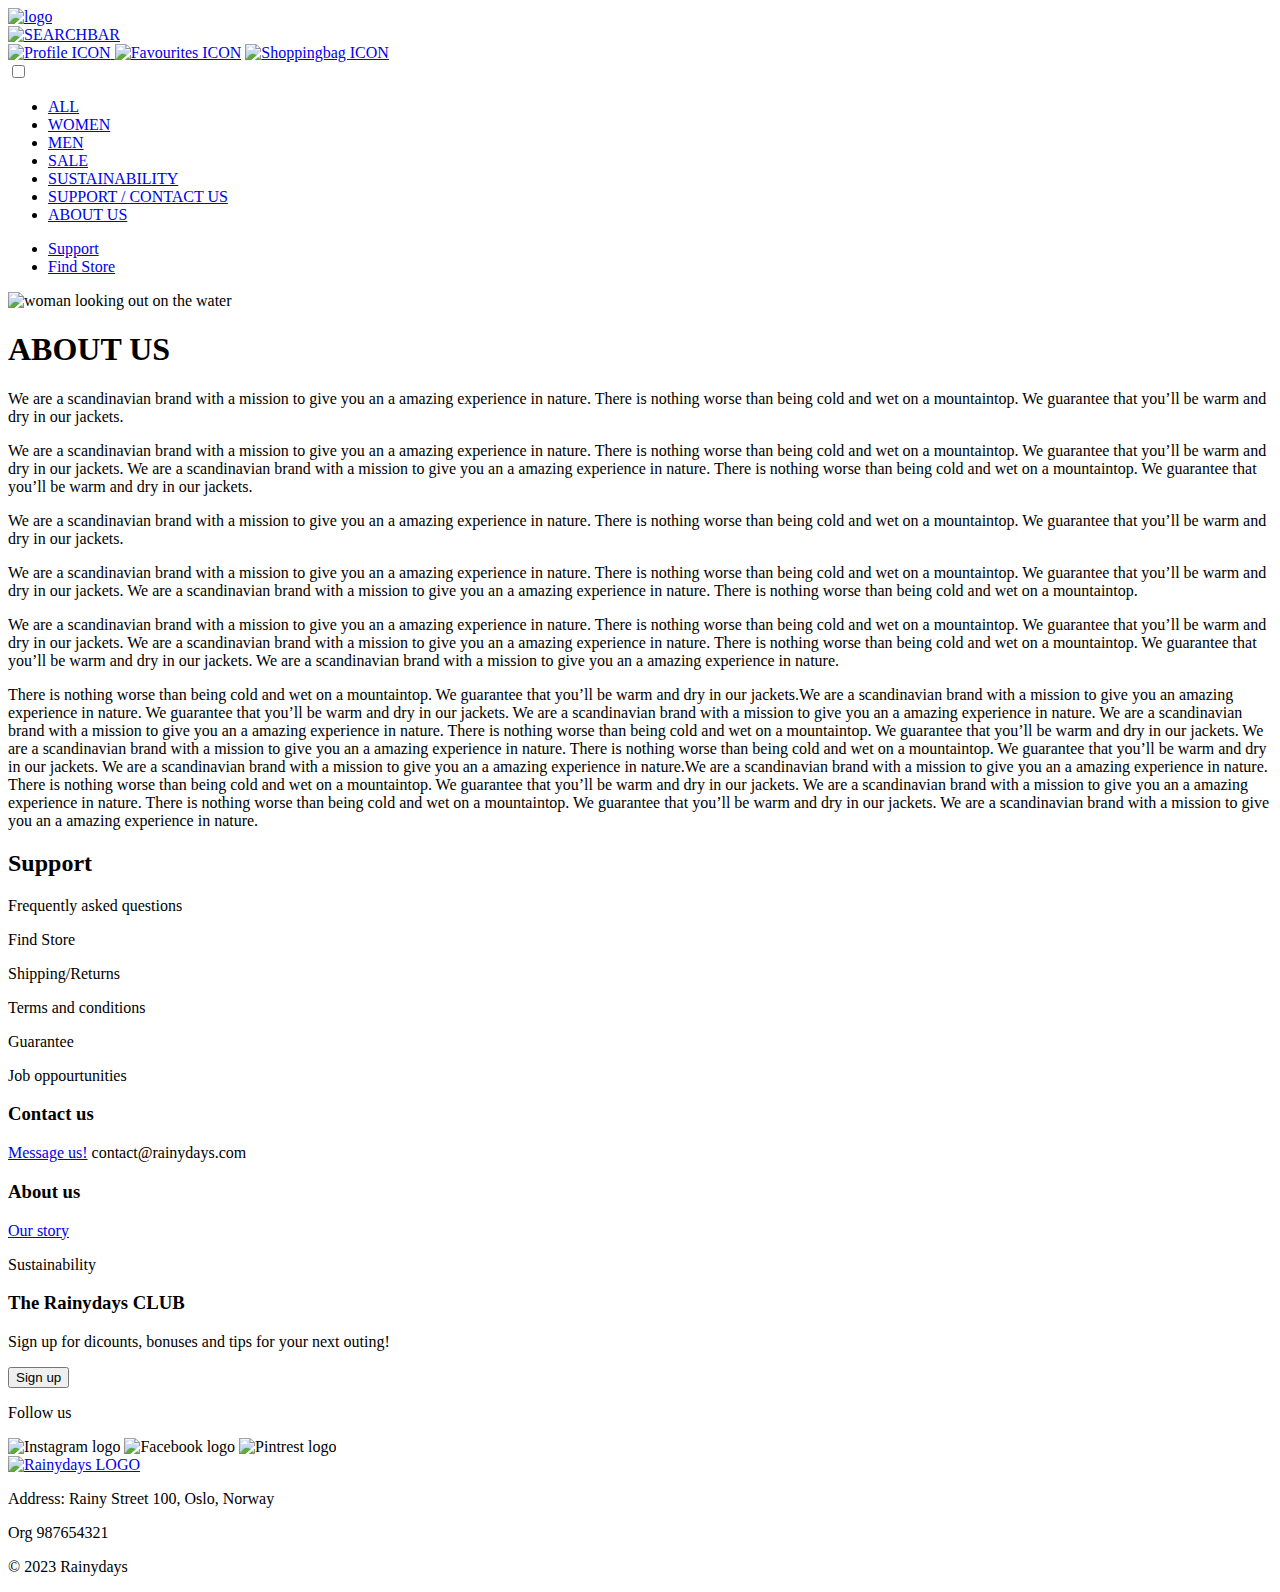
==== about.html @ 06ab098c "Add files via upload" ====
<!DOCTYPE html>
<html lang="en-US">
  <head>
    <meta name="author!" content="Lill-Kristine Konst" />
    <meta charset="utf-8" />
    <title>Rainydays | About us</title>
    <meta
      name="description"
      content=" Rainydays | Read about our journey to provinding good quality, sustainable jackets."
    />
    <meta name="viewport" content="width=device-width, initial-scale=1" />
    <link rel="stylesheet" href="css/stylesheet-all.css" />
    <link rel="stylesheet" href="css/about-styles.css" />
    <link
      rel="stylesheet"
      href="https://cdnjs.cloudflare.com/ajax/libs/font-awesome/6.4.0/css/all.min.css"
      integrity="sha512-iecdLmaskl7CVkqkXNQ/ZH/XLlvWZOJyj7Yy7tcenmpD1ypASozpmT/E0iPtmFIB46ZmdtAc9eNBvH0H/ZpiBw=="
      crossorigin="anonymous"
      referrerpolicy="no-referrer"
    />
  </head>
  <body>
    <header>
      <div class="mobile-grid2 logo">
        <a class="logo-img" href="index.html">
          <img src="../images/rainydays-logo-cut-slogan.png" alt="logo" />
        </a>
      </div>

      <a href="#"
        ><img
          class="svg searchbar mobile-grid3 bottom-left"
          src="images/Searchbar.svg"
          alt="SEARCHBAR"
        />
      </a>

      <div class="icons-flex-direction top-right-nav top-right-nav-f">
        <a href="#"
          ><img
            class="svg mobile-grid4"
            src="images/Profile.svg"
            alt="Profile ICON"
          />
        </a>
        <a href="#"
          ><img
            class="svg mobile-grid5"
            src="images/heart_svgrepo.com.svg"
            alt="Favourites ICON"
        /></a>
        <a href="shoppingbag.html"
          ><img
            class="svg mobile-grid6"
            src="images/Shopping-bag.svg"
            alt="Shoppingbag ICON"
        /></a>
      </div>

      <label aria-label="hamburger" class="mobile-grid1" for="hamburger-menu"
        ><i class="fa-solid fa-bars"></i
      ></label>
      <input type="checkbox" id="hamburger-menu" />

      <nav class="main-nav menu">
        <ul class="text-link-menu">
          <li><a href="productlist-all.html">ALL</a></li>
          <li><a href="productlist-all.html">WOMEN</a></li>
          <li><a href="productlist-all.html">MEN</a></li>
          <li><a href="productlist-all.html">SALE</a></li>
          <li><a href="#">SUSTAINABILITY</a></li>
          <li>
            <a class="mob-display" href="contact-form.html"
              >SUPPORT / CONTACT US</a
            >
          </li>
          <li><a class="mob-display" href="about.html">ABOUT US</a></li>
        </ul>
      </nav>

      <ul class="top-left-nav top-left-nav-f menu mobile-display">
        <li><a href="#support">Support</a></li>
        <li><a href="#">Find Store</a></li>
      </ul>
    </header>
    <main>
      <section class="positioned-container-ab1">
        <img
          class="about-pic"
          src="images/karsten-winegeart-I0DbeQE-v5E-unsplash.jpg"
          alt="woman looking out on the water"
        />

        <div class="a-d-text">
          <h1 class="a-h1">ABOUT US</h1>
          <p class="a-text">
            We are a scandinavian brand with a mission to give you an a amazing
            experience in nature. There is nothing worse than being cold and wet
            on a mountaintop. We guarantee that you’ll be warm and dry in our
            jackets.
          </p>

          <p class="a-text">
            We are a scandinavian brand with a mission to give you an a amazing
            experience in nature. There is nothing worse than being cold and wet
            on a mountaintop. We guarantee that you’ll be warm and dry in our
            jackets. We are a scandinavian brand with a mission to give you an a
            amazing experience in nature. There is nothing worse than being cold
            and wet on a mountaintop. We guarantee that you’ll be warm and dry
            in our jackets.
          </p>

          <p class="a-text">
            We are a scandinavian brand with a mission to give you an a amazing
            experience in nature. There is nothing worse than being cold and wet
            on a mountaintop. We guarantee that you’ll be warm and dry in our
            jackets.
          </p>

          <p class="a-text">
            We are a scandinavian brand with a mission to give you an a amazing
            experience in nature. There is nothing worse than being cold and wet
            on a mountaintop. We guarantee that you’ll be warm and dry in our
            jackets. We are a scandinavian brand with a mission to give you an a
            amazing experience in nature. There is nothing worse than being cold
            and wet on a mountaintop.
          </p>

          <p class="a-text">
            We are a scandinavian brand with a mission to give you an a amazing
            experience in nature. There is nothing worse than being cold and wet
            on a mountaintop. We guarantee that you’ll be warm and dry in our
            jackets. We are a scandinavian brand with a mission to give you an a
            amazing experience in nature. There is nothing worse than being cold
            and wet on a mountaintop. We guarantee that you’ll be warm and dry
            in our jackets. We are a scandinavian brand with a mission to give
            you an a amazing experience in nature.
          </p>
          <p class="a-text">
            There is nothing worse than being cold and wet on a mountaintop. We
            guarantee that you’ll be warm and dry in our jackets.We are a
            scandinavian brand with a mission to give you an amazing experience
            in nature. We guarantee that you’ll be warm and dry in our jackets.
            We are a scandinavian brand with a mission to give you an a amazing
            experience in nature. We are a scandinavian brand with a mission to
            give you an a amazing experience in nature. There is nothing worse
            than being cold and wet on a mountaintop. We guarantee that you’ll
            be warm and dry in our jackets. We are a scandinavian brand with a
            mission to give you an a amazing experience in nature. There is
            nothing worse than being cold and wet on a mountaintop. We guarantee
            that you’ll be warm and dry in our jackets. We are a scandinavian
            brand with a mission to give you an a amazing experience in
            nature.We are a scandinavian brand with a mission to give you an a
            amazing experience in nature. There is nothing worse than being cold
            and wet on a mountaintop. We guarantee that you’ll be warm and dry
            in our jackets. We are a scandinavian brand with a mission to give
            you an a amazing experience in nature. There is nothing worse than
            being cold and wet on a mountaintop. We guarantee that you’ll be
            warm and dry in our jackets. We are a scandinavian brand with a
            mission to give you an a amazing experience in nature.
          </p>
        </div>
      </section>
    </main>
    <footer>
      <section class="f-g-1 mobile-display">
        <div id="support" class="">
          <h2>Support</h2>
          <p>Frequently asked questions</p>
          <p>Find Store</p>
          <p>Shipping/Returns</p>
          <p>Terms and conditions</p>
          <p>Guarantee</p>
          <p>Job oppourtunities</p>
        </div>
      </section>

      <section class="f-g-2 mobile-display">
        <h3 class="footer-text1">Contact us</h3>
        <a class="footer-text2" href="contact-form.html">Message us!</a>
        <a class="footer-text2">contact@rainydays.com</a>
      </section>

      <section class="f-g-3 mobile-display">
        <h3>About us</h3>
        <a class="footer-text2" href="/about.html">Our story</a>
        <p>Sustainability</p>
      </section>

      <section class="f-g-4">
        <h3 class="mobile-font-h3">The Rainydays CLUB</h3>
        <p class="mobile-font">
          Sign up for dicounts, bonuses and tips for your next outing!
        </p>
        <button type="button" class="cta-button cta-button-small">
          Sign up
        </button>
      </section>

      <div class="f-g-6 mobile-display">
        <p>Follow us</p>
        <div class="icon-pos">
          <img
            class="icons icons-1"
            src="images/Instagram.svg"
            alt="Instagram logo"
          />
          <img
            class="icons icons-1"
            src="images/Facebook.svg"
            alt="Facebook logo"
          />
          <img
            class="icons icons-1"
            src="images/Pintrest-logo.svg"
            alt="Pintrest logo"
          />
        </div>
      </div>

      <div class="f-g-5">
        <a href="#header">
          <img
            src="images/rainydays-logo-cut-slogan.png"
            alt="Rainydays LOGO"
            class="bottom-logo"
        /></a>
        <p class="footer-text">Address: Rainy Street 100, Oslo, Norway</p>
        <p class="footer-text">Org 987654321</p>
        <p class="footer-text">&copy; 2023 Rainydays</p>
      </div>
    </footer>
  </body>
</html>
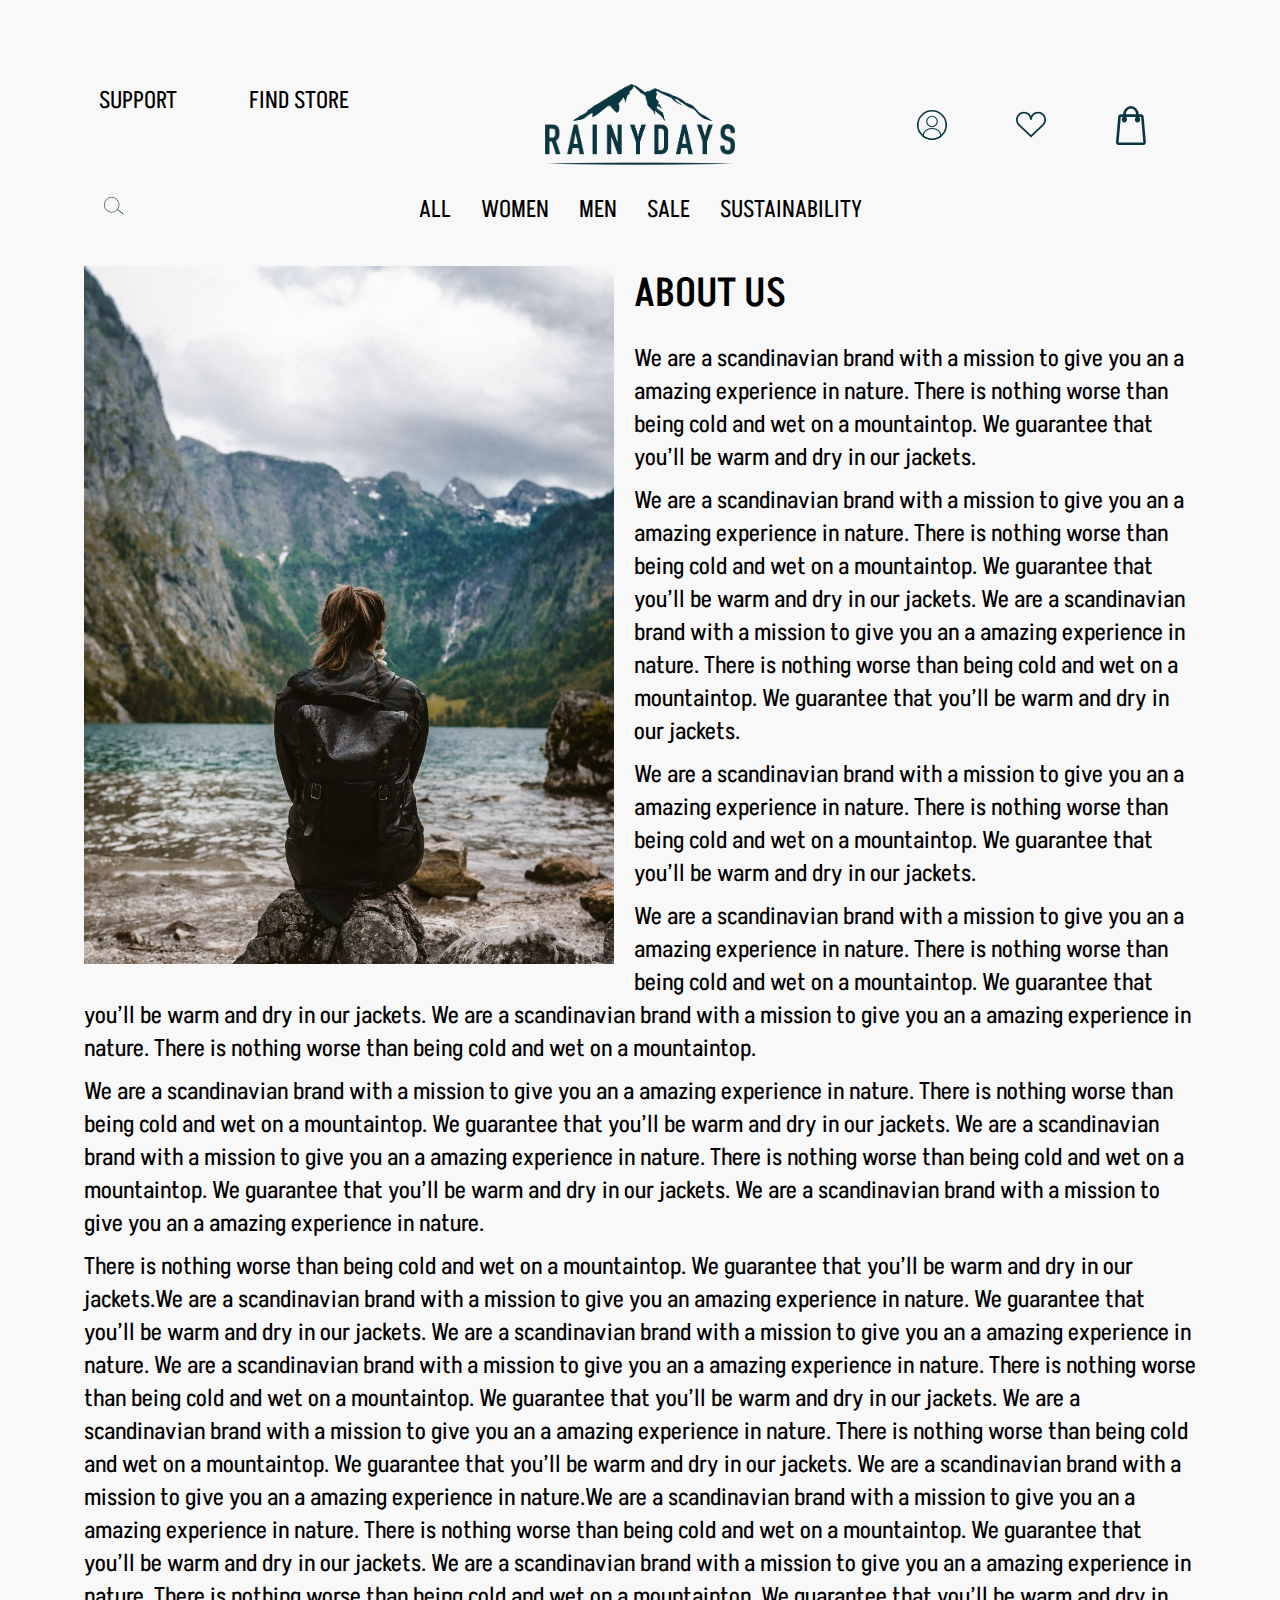
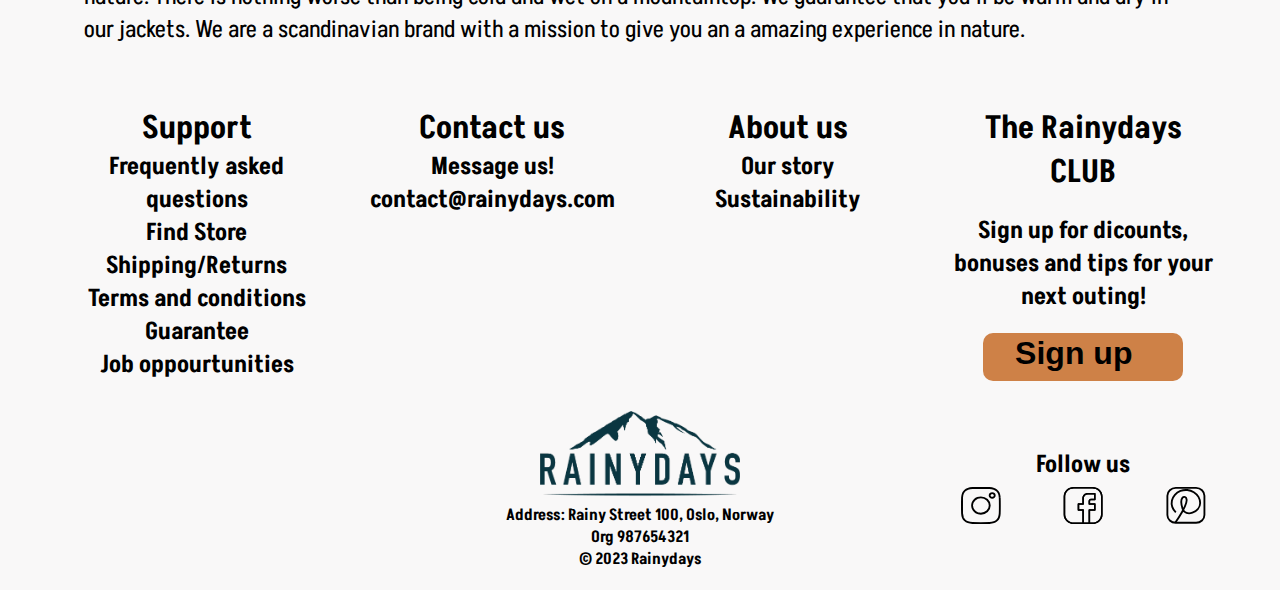
==== commit 558cefb0: "trying error handling" ====
--- a/about.html
+++ b/about.html
@@ -67,7 +67,7 @@
           <li><a href="productlist-all.html">ALL</a></li>
           <li><a href="productlist-all.html">WOMEN</a></li>
           <li><a href="productlist-all.html">MEN</a></li>
-          <li><a href="productlist-all.html">SALE</a></li>
+          <li><a href="#">SALE</a></li>
           <li><a href="#">SUSTAINABILITY</a></li>
           <li>
             <a class="mob-display" href="contact-form.html"
--- a/css/stylesheet-all.css
+++ b/css/stylesheet-all.css
@@ -0,0 +1,633 @@
+* {
+    box-sizing: border-box;
+    margin: 0;
+    padding: 0;
+    width: 100%;
+}
+
+body {
+    display:grid; 
+    grid-template-columns: auto;
+    grid-template-rows: auto 1fr auto;
+}
+@font-face {
+    font-family: "Akshar";
+    src: url("/fonts/Akshar-VariableFont_wght.ttf")
+}
+html body {
+    background-color: #F9F8F8;
+    width: 100%;
+    padding: 5%;
+    margin: 0;
+    font-family: "Akshar";
+    --color1: #F9F8F8;
+    --color2: #7A9B76;
+    --color3: #000000; 
+}
+
+/*----------- HEADER AND FOOTER -----------*/
+
+header {
+    min-height: 10vh;
+     }
+     
+header {
+    display: grid;
+    grid-template-columns: repeat(3, 1fr);
+    grid-template-rows: auto 1fr;
+    grid-gap: 20px;
+    background-color: var(--color1);
+    padding: 20px;
+   }
+     
+.top-left-nav {
+       grid-column: 1;
+       grid-row: 1;
+       display:flex;
+       justify-content: space-between; 
+     }
+    
+     .top-left-nav-f {
+       display: flex; 
+       align-items: flex-start; 
+       justify-content: flex-start;
+       flex-wrap: nowrap;
+   }
+     
+     .top-right-nav {
+       grid-column: 3;
+       grid-row: 1;
+     }
+     .top-right-nav-f{
+       display: flex; 
+       justify-content: flex-end;
+       align-items: flex-start; 
+   }
+     
+     .logo {
+       grid-column: 2;
+       grid-row: 1; 
+     }
+     
+     .logo-img {
+        margin: 0px;
+        max-width: 40%;
+    }
+     .bottom-left {
+       grid-column: 1;
+       grid-row: 2;
+     }
+     
+     .searchbar {
+       display: flex; 
+       justify-content: flex-start;
+       align-items: flex-end;
+   }
+     .main-nav {
+       grid-column: 2;
+       grid-row: 2;  
+     }
+
+   .text-link-menu {
+    display: flex;
+    justify-content: center;
+    align-items: center;
+   }
+.menu li {
+    display: flex;
+    flex-direction: row;
+    justify-content: space-between;
+    list-style: none;  
+}
+.menu a {
+   text-decoration: none;
+   color: var(--color3);
+   transition: 0.15s ease-in-out;
+   text-transform: uppercase; 
+   font-weight: 400;
+   font-size: 1.5em;
+   padding-left: 15px; 
+   padding-right: 15px;
+}
+   
+.mob-display {
+    display: none; 
+}  
+   .svg {
+       width: 50px;
+       padding-left: 20px;
+   }
+
+   #hamburger-menu {
+    display: none; 
+   }
+
+   .mobile-grid1 {
+    display: none;
+   }
+
+   
+/*----------- Footer -----------*/
+
+footer {
+    display: grid;
+    grid-template-columns: 1fr 1fr 1fr 1fr;
+    grid-template-rows: auto auto;
+    gap: 30px; 
+    max-height: 50vh;    
+}
+
+.f-g-1 {
+    grid-column: 1;
+    grid-row: 1 ;
+    padding-top: 30px; 
+    display: flex;
+    flex-direction: column;
+    justify-content: flex-start; 
+    text-align: center;
+}
+
+.f-g-2 {
+    padding-top: 30px; 
+    grid-column: 2;
+    grid-row: 1; 
+    display: flex;
+    flex-direction: column;
+    justify-content: flex-start; 
+    text-align: center;
+}
+
+.f-g-3 {
+    padding-top: 30px; 
+    grid-column: 3;
+    grid-row: 1; 
+    display: flex;
+    flex-direction: column;
+    justify-content: flex-start; 
+    text-align: center;
+}
+
+.f-g-4 {
+    padding-top: 30px; 
+    grid-column: 4;
+    grid-row: 1; 
+    display: flex;
+    flex-direction: column;
+    justify-content: space-between; 
+    align-items: center;
+    text-align: center;
+
+}
+
+.f-g-5 {
+    grid-column: 2 / 4;
+    grid-row: 2 / 3;
+    display: flex;
+    flex-direction: column;
+    justify-content: flex-end; 
+    text-align: center;
+}
+
+.f-g-6 {
+    grid-column: 4;
+    grid-row: 2; 
+    display: flex;
+    flex-direction: column;
+    justify-content: center; 
+    align-items: center;
+    text-align: center;
+}
+
+
+
+.position {
+    float: left;
+    padding: 60px;
+    text-align: center;
+}
+
+
+.position-bottom-logo{
+    margin-left: auto;
+    margin-right: auto;
+    text-align: center;
+    
+}
+
+.bottom-logo {
+    max-width: 200px;;
+}
+
+
+.text {
+    font-weight: bold;
+    color: black;
+}
+
+.dis-block {
+    display: block;
+}
+
+footer h3, footer h2, .footer-text1 {
+    font-size: 2em;
+    font-weight: 600;
+}
+
+footer p, .footer-text2 {
+    font-size: 1.5em;
+    font-weight: 600;
+    text-decoration: none;
+    color: #000000; 
+}
+
+.icon-pos {
+    display: flex;
+    flex-direction: row;
+    align-items: center;
+    justify-content: space-between;
+}
+
+.icons {
+    display: flex;
+    justify-content: center;
+    align-items: center;
+    max-width: 60px;
+    padding-top: 2%;
+    padding-bottom: 3%;
+}
+.icons-1 {
+    padding-left: 10px;
+    padding-right: 10px;
+    
+}
+
+.footer-text {
+        font-size: 1em;
+        font-weight: 600;
+    }
+
+.about-font-foot {
+    font-size: 2em;
+    font-weight: 600;
+}
+
+/*----------- STYLES FOR ALL PAGES -----------*/
+
+.error-message {
+    font-size: 2em;
+    font-weight: bold;
+    color: #000000;
+}
+
+h1, h2, h3, h4, h5, h6 {
+    font-size: 3em; 
+}
+
+p {
+    font-size: 2em; 
+}
+
+
+/* CTA button big*/
+
+.cta-button {
+    display: flex; 
+    background-color: #CE8147;
+    font-size: 2em; 
+    font-weight: 600;
+    padding-top: 1%;
+    white-space: nowrap;
+    border: none;
+    border-radius: 5px; 
+    margin: 0px;
+    height: 4rem;
+
+}
+
+.cta-button-medium {
+    padding-left: 35%;
+    border-radius: 5px; 
+    height: 20vh; 
+
+}
+
+.cta-button-small {
+    padding-left: 12%;
+    border-radius: 10px; 
+    margin: 0px;
+    height: 3rem; 
+    width: 200px;
+
+}
+
+
+.green-show-more-btn {
+    background-color: #7A9B76;
+    font-size: 1.5em; 
+    font-weight: 600;
+    white-space: nowrap;
+    border: none;
+    border-radius: 5px; 
+    margin: 0px;
+    padding: 5px 10px;
+    height: 40px;
+}
+
+.top-guide {
+    background-color: #7A9B76;
+    color:#000000;
+    padding: 1px 5px;
+    max-width: 400px;
+    font-size: 1.5em; 
+}
+
+a {
+    text-decoration: none;
+    color: #000000;
+    align-self: center;
+}
+
+@media (max-width: 1000px) {
+    .menu a {
+        padding-left: 5px; 
+        padding-right: 5px;
+     }
+}
+
+@media only screen and (min-width: 800px) {
+    .logo {
+        display: flex;
+        justify-content: center;
+        align-items: center;
+    }
+}
+
+@media (max-width: 800px) {
+
+
+    header {
+
+        grid-template-columns: 1fr 2fr 1fr 1fr;
+        grid-template-rows: auto;
+        gap: 5px; 
+        
+    }
+    
+    .mobile-grid1 {
+        grid-column: 1;
+        grid-row: 1;
+        display: flex;
+        justify-content: center;
+        align-items: center;
+    }
+    
+    .logo {
+        grid-column: 2;
+        grid-row: 1;
+      }
+    
+    .mobile-grid3 {
+        grid-column: 3;
+        grid-row: 1;
+    }
+    
+    .mobile-grid4 {
+        grid-column: 4;
+        grid-row: 1;
+    }
+    
+    .icons-flex-direction {
+        display: flex;
+        flex-direction: row;
+        justify-content: space-between;
+        align-items: flex-end;
+        flex-wrap: nowrap;
+    }
+    .logo-img {
+        width: 200px;
+    
+    }
+    
+    .menu {
+        display:none;
+    }
+
+    .main-nav {
+        grid-column: 1;
+        grid-row: 2;  
+        background-color: #7A9B76;
+        border-radius: 5px;
+      }
+
+    .text-link-menu {
+        display: flex;
+        flex-direction: column;
+        justify-content: space-between;
+        align-items: flex-start;
+    }
+    
+    .svg {
+        width: 40px;
+        padding-left: 20px;
+    }
+    
+    .searchbar {
+        display: flex; 
+        justify-content: center;
+        align-items: flex-end;
+        align-self: center;
+    }
+    
+    .fas-fa-bars {
+        font-size: 2.5em;
+    }
+
+
+    .mob-display {
+        display: block;
+    }
+
+    
+   nav {
+    display: none;
+  }
+  
+  #hamburger-menu:checked ~ nav {
+    display: block;
+  }
+  
+  #hamburger-menu {
+    display: none;
+  }
+  
+  nav li {
+    display: block;
+    padding: 10px;
+  }
+
+  .menu::after {
+    content: "";
+    position: absolute;
+    bottom: 0;
+    left: 0;
+    width: 0%;
+    height: 1px;
+    background-color: var(--color1);
+    transition: 0.15s ease-in-out;
+  }
+  
+  .menu:hover:after {
+    width: 100%;
+  }
+  .open-menu,
+  .close-menu {
+    position: absolute;
+    color: var(--color3);
+    cursor: pointer;
+    font-size: 1.5rem;
+    display: none;
+  }
+  .open-menu {
+    top: 20px;
+    left: 20px;
+  }
+    
+
+
+    /*----------- Footer -----------*/
+
+    footer {
+        display: grid;
+        grid-template-columns: auto;
+        grid-template-rows: repeat(4, auto);
+    }
+   
+
+    .f-g-4 {
+        grid-column: 1;
+        grid-row: 1;
+        background-color: #7A9B76;
+        min-height: 30vh;
+        display: flex;
+        justify-content: space-evenly;
+        align-items: center;
+    }
+
+    .mobile-font-h3 {
+        font-size: 2.5em;
+    }
+
+   
+    .mobile-font {
+        font-size: 1.5em;
+    }
+
+    .footer-divider {
+        grid-column: 1;
+        grid-row: 2;
+        background-image: url(/images/RainyDays_Logo\ 6.png);
+        background-size: auto;
+        background-repeat: no-repeat;
+        width: 100%;
+        height: 20px;
+    }
+
+    .f-g-2 {
+        grid-column: 1;
+        grid-row: 3;
+        
+    }
+
+    .f-g-5 {
+        grid-column: 1;
+        grid-row: 4;
+    } 
+    
+    .mobile-display {
+        display: none; 
+    }
+    
+
+    /*----------- STYLES FOR ALL PAGES -----------*/
+    h1, h2 {
+        font-size: 2.5em; 
+    }
+    
+    h3 {
+        font-size: 2em; 
+    }
+    
+    h4, h5, h6 {
+        font-size: 1.5em; 
+    }
+        
+    p {
+        font-size: 1em; 
+        font-weight: 400;
+    }
+    .top-guide {
+        max-width: 600px;
+
+    }
+
+    .green-show-more-btn {
+        font-size: 1em; 
+        font-weight: 600;
+        white-space: nowrap;
+        border: none;
+        border-radius: 5px; 
+        margin: 0px;
+        height: 40px; 
+    }
+
+    .cta-button {
+        font-size: 2em; 
+        font-weight: 600;
+        white-space: nowrap;
+        border: none;
+        border-radius: 5px; 
+        margin: 0px;
+        height: 20vh; 
+    
+    }
+    
+    .cta-button-medium {
+        padding-left: 35%;
+    }
+    
+    
+}
+
+@media (max-width:600px) {
+    .logo-img {
+        width: 150px;
+}
+
+}
+
+@media (max-width: 450px) {
+    footer {
+        padding: 2% 5%;
+    }
+    
+    .mobile-font-h3 {
+        font-size: 2em;
+    }
+
+    .mobile-font {
+        font-size: 1.5em;
+    }
+
+    .f-g-4 {
+        min-height: 80vh;
+    }
+
+    .top-guide {
+        max-width: 300px;
+    }
+
+    .logo {
+        margin: 0px;
+        min-width: 60px;
+    }
+}--- a/css/about-styles.css
+++ b/css/about-styles.css
@@ -0,0 +1,61 @@
+/* About Page */
+
+
+main {
+    display: flex;
+    flex-direction: row;
+    justify-content: flex-start;
+    align-items: flex-start;
+    flex-wrap: wrap;
+}
+
+.about-pic {
+    max-width: 570px;
+    max-height: 853px;;
+    float: left;
+    padding: 20px; 
+
+}
+
+.a-d-text {
+    
+    padding: 20px;
+
+}
+
+.a-text {
+    font-size: 1.5em;
+    font-weight: 400;
+    padding: 0px 0px 10px 0px;
+    margin: 0%; 
+
+}
+
+.a-h1 {
+    font-size: 2.5em;
+    font-weight: 500;
+    padding: 0px 0px 20px 0px;
+    margin: 0%;
+}
+.display-block {
+    display: block;
+}
+
+
+@media (max-width:600px) {
+    main {
+        display:grid;
+        grid-template-columns: auto;
+        grid-template-rows: auto auto 1fr;
+        gap: 10px; 
+    }
+
+    .about-pic {
+        grid-column: 1;
+        grid-row: 1;
+        max-width: 700px;
+        padding: 20px;
+    
+    
+    }
+}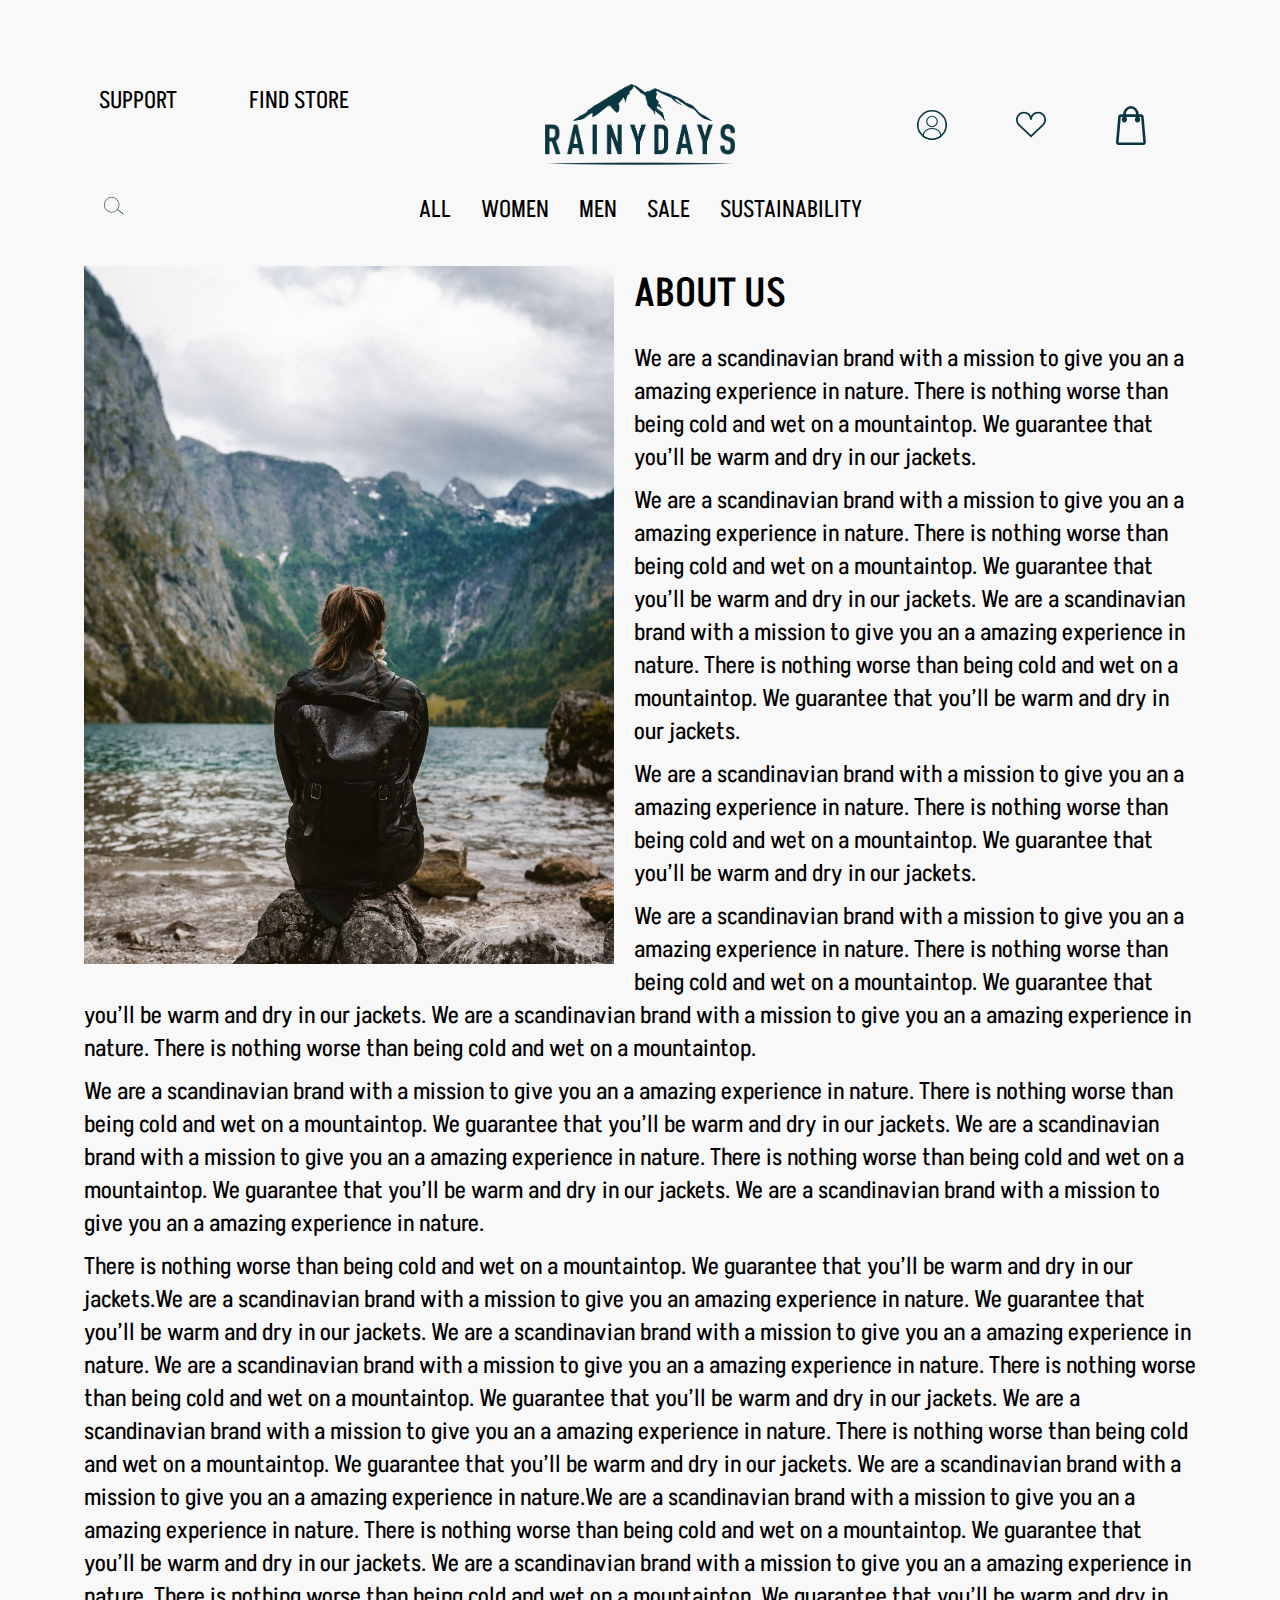
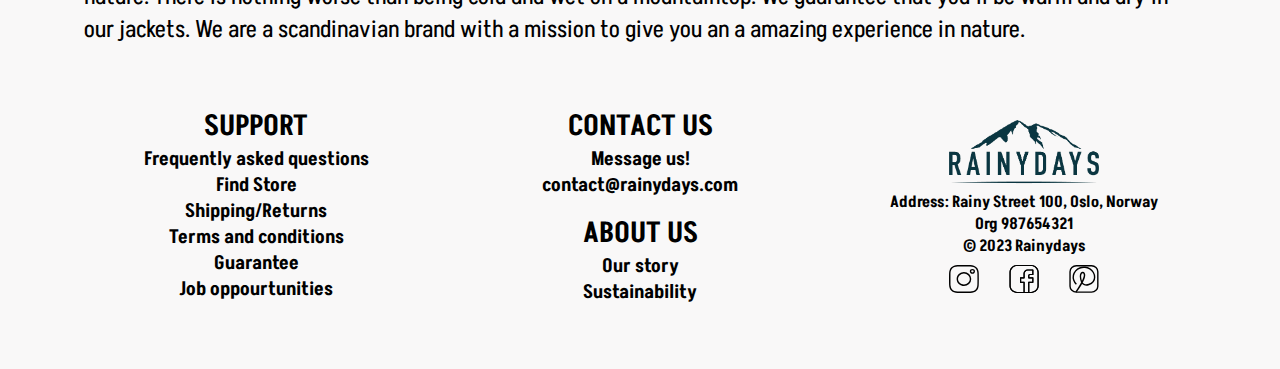
==== commit 9a60c6f0: "index page" ====
--- a/about.html
+++ b/about.html
@@ -18,6 +18,22 @@
       crossorigin="anonymous"
       referrerpolicy="no-referrer"
     />
+    <!-- Hotjar Tracking Code for https://unique-maamoul-37cd4b.netlify.app/ -->
+    <script>
+      (function (h, o, t, j, a, r) {
+        h.hj =
+          h.hj ||
+          function () {
+            (h.hj.q = h.hj.q || []).push(arguments);
+          };
+        h._hjSettings = { hjid: 3661740, hjsv: 6 };
+        a = o.getElementsByTagName("head")[0];
+        r = o.createElement("script");
+        r.async = 1;
+        r.src = t + h._hjSettings.hjid + j + h._hjSettings.hjsv;
+        a.appendChild(r);
+      })(window, document, "https://static.hotjar.com/c/hotjar-", ".js?sv=");
+    </script>
   </head>
   <body>
     <header>
@@ -163,9 +179,9 @@
       </section>
     </main>
     <footer>
-      <section class="f-g-1 mobile-display">
-        <div id="support" class="">
-          <h2>Support</h2>
+      <section class="footer-section2">
+        <div id="support" class="f-g-1 mobile-display">
+          <h2>SUPPORT</h2>
           <p>Frequently asked questions</p>
           <p>Find Store</p>
           <p>Shipping/Returns</p>
@@ -173,62 +189,50 @@
           <p>Guarantee</p>
           <p>Job oppourtunities</p>
         </div>
+
+        <div class="">
+          <div class="f-g-2 mobile-display">
+            <h3 class="footer-text1">CONTACT US</h3>
+            <a class="footer-text2" href="contact-form.html">Message us!</a>
+            <a class="footer-text2">contact@rainydays.com</a>
+          </div>
+
+          <div class="f-g-3 mobile-display">
+            <h3>ABOUT US</h3>
+            <a class="footer-text2" href="/about.html">Our story</a>
+            <p>Sustainability</p>
+          </div>
+        </div>
+
+        <div class="f-g-5">
+          <a href="#header">
+            <img
+              src="images/rainydays-logo-cut-slogan.png"
+              alt="Rainydays LOGO"
+              class="bottom-logo"
+          /></a>
+          <p class="footer-text">Address: Rainy Street 100, Oslo, Norway</p>
+          <p class="footer-text">Org 987654321</p>
+          <p class="footer-text">&copy; 2023 Rainydays</p>
+          <div class="icon-pos f-g-6 mobile-display">
+            <img
+              class="icons icons-1"
+              src="images/Instagram.svg"
+              alt="Instagram logo"
+            />
+            <img
+              class="icons icons-1"
+              src="images/Facebook.svg"
+              alt="Facebook logo"
+            />
+            <img
+              class="icons icons-1"
+              src="images/Pintrest-logo.svg"
+              alt="Pintrest logo"
+            />
+          </div>
+        </div>
       </section>
-
-      <section class="f-g-2 mobile-display">
-        <h3 class="footer-text1">Contact us</h3>
-        <a class="footer-text2" href="contact-form.html">Message us!</a>
-        <a class="footer-text2">contact@rainydays.com</a>
-      </section>
-
-      <section class="f-g-3 mobile-display">
-        <h3>About us</h3>
-        <a class="footer-text2" href="/about.html">Our story</a>
-        <p>Sustainability</p>
-      </section>
-
-      <section class="f-g-4">
-        <h3 class="mobile-font-h3">The Rainydays CLUB</h3>
-        <p class="mobile-font">
-          Sign up for dicounts, bonuses and tips for your next outing!
-        </p>
-        <button type="button" class="cta-button cta-button-small">
-          Sign up
-        </button>
-      </section>
-
-      <div class="f-g-6 mobile-display">
-        <p>Follow us</p>
-        <div class="icon-pos">
-          <img
-            class="icons icons-1"
-            src="images/Instagram.svg"
-            alt="Instagram logo"
-          />
-          <img
-            class="icons icons-1"
-            src="images/Facebook.svg"
-            alt="Facebook logo"
-          />
-          <img
-            class="icons icons-1"
-            src="images/Pintrest-logo.svg"
-            alt="Pintrest logo"
-          />
-        </div>
-      </div>
-
-      <div class="f-g-5">
-        <a href="#header">
-          <img
-            src="images/rainydays-logo-cut-slogan.png"
-            alt="Rainydays LOGO"
-            class="bottom-logo"
-        /></a>
-        <p class="footer-text">Address: Rainy Street 100, Oslo, Norway</p>
-        <p class="footer-text">Org 987654321</p>
-        <p class="footer-text">&copy; 2023 Rainydays</p>
-      </div>
     </footer>
   </body>
 </html>
--- a/css/stylesheet-all.css
+++ b/css/stylesheet-all.css
@@ -129,6 +129,8 @@
    
 /*----------- Footer -----------*/
 
+
+/*
 footer {
     display: grid;
     grid-template-columns: 1fr 1fr 1fr 1fr;
@@ -137,6 +139,7 @@
     max-height: 50vh;    
 }
 
+
 .f-g-1 {
     grid-column: 1;
     grid-row: 1 ;
@@ -198,6 +201,77 @@
     text-align: center;
 }
 
+*/
+
+footer {
+    display: flex;
+    flex-direction: column;
+    justify-content: space-between;
+}
+
+
+.f-g-1 {
+    grid-column: 1;
+    grid-row: 1 ;
+    padding-top: 30px; 
+    display: flex;
+    flex-direction: column;
+    justify-content: flex-start; 
+    text-align: center;
+}
+
+.f-g-2 {
+    padding-top: 30px; 
+    grid-column: 2;
+    grid-row: 1; 
+    display: flex;
+    flex-direction: column;
+    justify-content: flex-start; 
+    text-align: center;
+}
+
+.f-g-3 {
+    padding-top: 15px; 
+    grid-column: 3;
+    grid-row: 1; 
+    display: flex;
+    flex-direction: column;
+    justify-content: flex-start; 
+    text-align: center;
+}
+
+.footer-section1{
+    display: flex;
+    flex-direction: column;
+    justify-content: space-between; 
+    align-items: center;
+    text-align: center;
+    background-color: #7A9B76;
+    gap: 20px; 
+    padding: 20px; 
+}
+
+.footer-section2 {
+    display: flex;
+    flex-direction: row;
+
+}
+
+.f-g-5 {
+    grid-column: 2 / 4;
+    grid-row: 2 / 3;
+    display: flex;
+    flex-direction: column;
+    justify-content: flex-end; 
+    text-align: center;
+}
+
+.f-g-6 {
+    display: flex;
+    align-items: center;
+    justify-content: center;
+    gap: 10px; 
+}
 
 
 .position {
@@ -215,7 +289,7 @@
 }
 
 .bottom-logo {
-    max-width: 200px;;
+    max-width: 150px;;
 }
 
 
@@ -229,29 +303,22 @@
 }
 
 footer h3, footer h2, .footer-text1 {
-    font-size: 2em;
+    font-size: 1.8em;
     font-weight: 600;
 }
 
 footer p, .footer-text2 {
-    font-size: 1.5em;
+    font-size: 1.2em;
     font-weight: 600;
     text-decoration: none;
     color: #000000; 
 }
 
-.icon-pos {
-    display: flex;
-    flex-direction: row;
-    align-items: center;
-    justify-content: space-between;
-}
+
 
 .icons {
     display: flex;
-    justify-content: center;
-    align-items: center;
-    max-width: 60px;
+    max-width: 50px;
     padding-top: 2%;
     padding-bottom: 3%;
 }
@@ -276,6 +343,12 @@
 .error-message {
     font-size: 2em;
     font-weight: bold;
+    color: #000000;
+}
+
+.loader {
+    font-size: 1em;
+    font-weight: 500;
     color: #000000;
 }
 
@@ -295,7 +368,7 @@
     background-color: #CE8147;
     font-size: 2em; 
     font-weight: 600;
-    padding-top: 1%;
+    padding: 5px;
     white-space: nowrap;
     border: none;
     border-radius: 5px; 
@@ -312,12 +385,12 @@
 }
 
 .cta-button-small {
-    padding-left: 12%;
+    display: flex;
+    justify-content: center;
     border-radius: 10px; 
     margin: 0px;
     height: 3rem; 
     width: 200px;
-
 }
 
 
@@ -538,11 +611,7 @@
         
     }
 
-    .f-g-5 {
-        grid-column: 1;
-        grid-row: 4;
-    } 
-    
+      
     .mobile-display {
         display: none; 
     }
@@ -587,7 +656,7 @@
         border: none;
         border-radius: 5px; 
         margin: 0px;
-        height: 20vh; 
+
     
     }
     
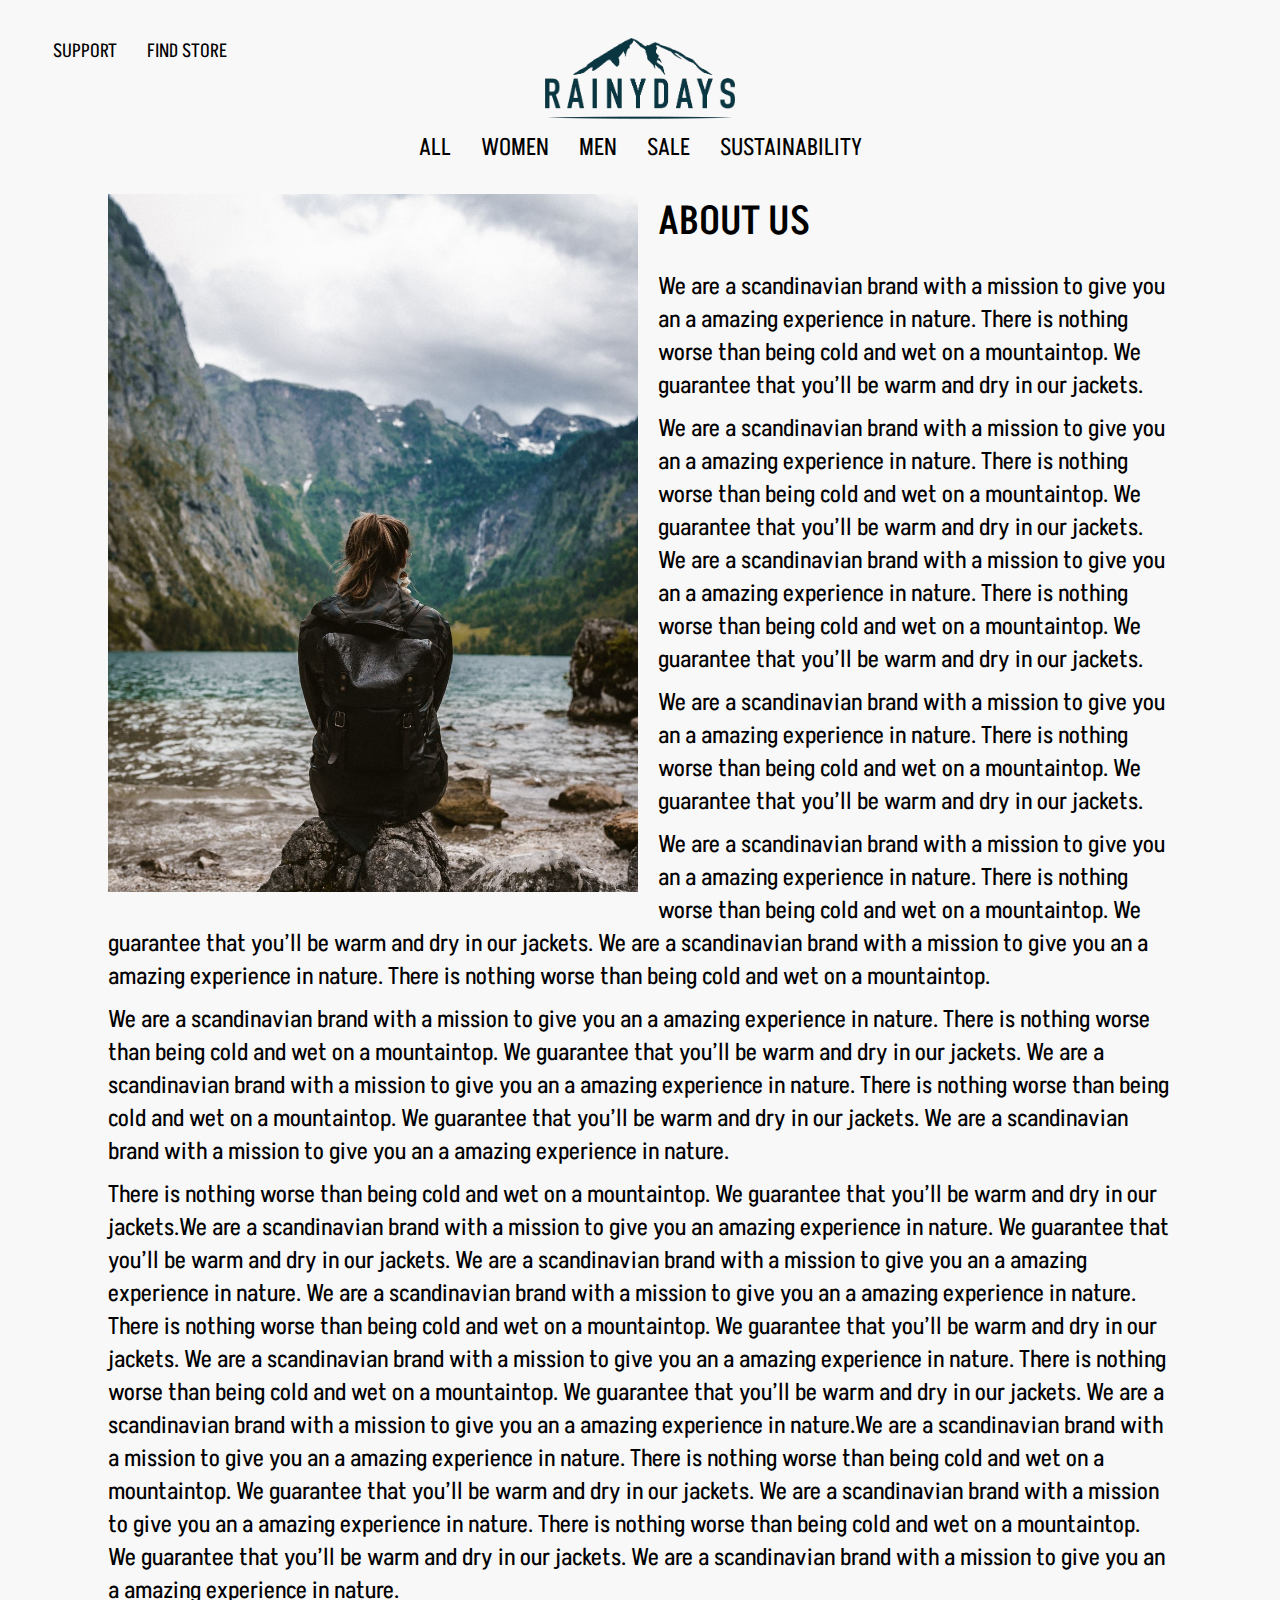
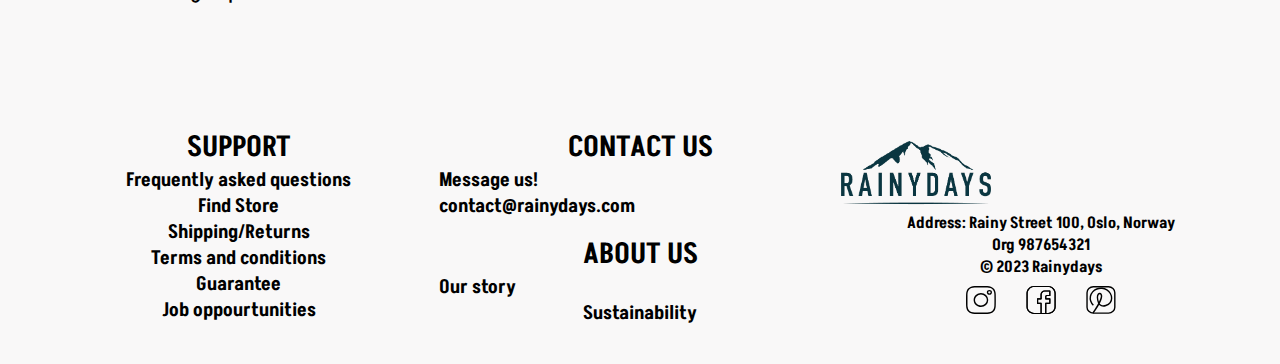
==== commit 998ebc1a: "header and footer" ====
--- a/about.html
+++ b/about.html
@@ -37,49 +37,35 @@
   </head>
   <body>
     <header>
-      <div class="mobile-grid2 logo">
-        <a class="logo-img" href="index.html">
-          <img src="../images/rainydays-logo-cut-slogan.png" alt="logo" />
-        </a>
-      </div>
-
-      <a href="#"
-        ><img
-          class="svg searchbar mobile-grid3 bottom-left"
-          src="images/Searchbar.svg"
-          alt="SEARCHBAR"
+      <a href="index.html" class="logo">
+        <img
+          src="../images/rainydays-logo-cut-slogan.png"
+          class="logo-img"
+          alt="logo"
         />
       </a>
 
-      <div class="icons-flex-direction top-right-nav top-right-nav-f">
-        <a href="#"
-          ><img
-            class="svg mobile-grid4"
-            src="images/Profile.svg"
-            alt="Profile ICON"
-          />
-        </a>
-        <a href="#"
-          ><img
-            class="svg mobile-grid5"
-            src="images/heart_svgrepo.com.svg"
-            alt="Favourites ICON"
-        /></a>
-        <a href="shoppingbag.html"
-          ><img
-            class="svg mobile-grid6"
-            src="images/Shopping-bag.svg"
-            alt="Shoppingbag ICON"
-        /></a>
+      <i
+        class="fa-solid fa-magnifying-glass bottom-left mobile-grid3 header-icons"
+      ></i>
+
+      <div
+        class="icons-flex-direction top-right-nav top-right-nav-f mobile-grid4"
+      >
+        <i class="fa-regular fa-user header-icons"></i>
+        <i class="fa-regular fa-heart header-icons"></i>
+        <a href="shoppingbag.html">
+          <i class="fa-solid fa-bag-shopping header-icons"></i
+        ></a>
       </div>
 
       <label aria-label="hamburger" class="mobile-grid1" for="hamburger-menu"
-        ><i class="fa-solid fa-bars"></i
+        ><i class="fa-solid fa-bars hamburger-icon"></i
       ></label>
       <input type="checkbox" id="hamburger-menu" />
 
       <nav class="main-nav menu">
-        <ul class="text-link-menu">
+        <ul class="text-link-menu menu-font">
           <li><a href="productlist-all.html">ALL</a></li>
           <li><a href="productlist-all.html">WOMEN</a></li>
           <li><a href="productlist-all.html">MEN</a></li>
@@ -93,11 +79,10 @@
           <li><a class="mob-display" href="about.html">ABOUT US</a></li>
         </ul>
       </nav>
-
-      <ul class="top-left-nav top-left-nav-f menu mobile-display">
-        <li><a href="#support">Support</a></li>
-        <li><a href="#">Find Store</a></li>
-      </ul>
+      <div class="top-left-nav top-left-nav-f menu mobile-display">
+        <a href="#support" class="nav-font">Support</a>
+        <a href="#" class="nav-font">Find Store</a>
+      </div>
     </header>
     <main>
       <section class="positioned-container-ab1">
--- a/css/stylesheet-all.css
+++ b/css/stylesheet-all.css
@@ -16,13 +16,19 @@
 }
 html body {
     background-color: #F9F8F8;
-    width: 100%;
-    padding: 5%;
-    margin: 0;
+    padding: 3%;
+    margin: 0%;
     font-family: "Akshar";
     --color1: #F9F8F8;
     --color2: #7A9B76;
     --color3: #000000; 
+}
+
+main {
+    display: flex;
+    flex-direction: column;
+    padding: 10px 100px;
+    gap: 10px; 
 }
 
 /*----------- HEADER AND FOOTER -----------*/
@@ -34,14 +40,13 @@
 header {
     display: grid;
     grid-template-columns: repeat(3, 1fr);
-    grid-template-rows: auto 1fr;
-    grid-gap: 20px;
+    grid-template-rows: repeat(2, auto);
+    grid-gap: 10px;
     background-color: var(--color1);
-    padding: 20px;
    }
      
 .top-left-nav {
-       grid-column: 1;
+       grid-column: 1 / 2;
        grid-row: 1;
        display:flex;
        justify-content: space-between; 
@@ -53,6 +58,8 @@
        justify-content: flex-start;
        flex-wrap: nowrap;
    }
+
+   
      
      .top-right-nav {
        grid-column: 3;
@@ -63,10 +70,17 @@
        justify-content: flex-end;
        align-items: flex-start; 
    }
+
+   .header-icons {
+    font-size: 20px; 
+    width: fit-content; 
+    padding: 10px; 
+    color: #0A3641
+   }
      
      .logo {
        grid-column: 2;
-       grid-row: 1; 
+       grid-row: 1 / 2; 
      }
      
      .logo-img {
@@ -104,19 +118,23 @@
    color: var(--color3);
    transition: 0.15s ease-in-out;
    text-transform: uppercase; 
-   font-weight: 400;
-   font-size: 1.5em;
    padding-left: 15px; 
    padding-right: 15px;
+}
+
+.menu-font {
+    font-weight: 400;
+   font-size: 1.5rem;
+}
+
+.nav-font {
+    font-size: 1.2rem;
+    width: fit-content; 
 }
    
 .mob-display {
     display: none; 
 }  
-   .svg {
-       width: 50px;
-       padding-left: 20px;
-   }
 
    #hamburger-menu {
     display: none; 
@@ -126,87 +144,19 @@
     display: none;
    }
 
+   a {
+    width: fit-content;
+   }
+
    
 /*----------- Footer -----------*/
 
 
-/*
-footer {
-    display: grid;
-    grid-template-columns: 1fr 1fr 1fr 1fr;
-    grid-template-rows: auto auto;
-    gap: 30px; 
-    max-height: 50vh;    
-}
-
-
-.f-g-1 {
-    grid-column: 1;
-    grid-row: 1 ;
-    padding-top: 30px; 
-    display: flex;
-    flex-direction: column;
-    justify-content: flex-start; 
-    text-align: center;
-}
-
-.f-g-2 {
-    padding-top: 30px; 
-    grid-column: 2;
-    grid-row: 1; 
-    display: flex;
-    flex-direction: column;
-    justify-content: flex-start; 
-    text-align: center;
-}
-
-.f-g-3 {
-    padding-top: 30px; 
-    grid-column: 3;
-    grid-row: 1; 
-    display: flex;
-    flex-direction: column;
-    justify-content: flex-start; 
-    text-align: center;
-}
-
-.f-g-4 {
-    padding-top: 30px; 
-    grid-column: 4;
-    grid-row: 1; 
-    display: flex;
-    flex-direction: column;
-    justify-content: space-between; 
-    align-items: center;
-    text-align: center;
-
-}
-
-.f-g-5 {
-    grid-column: 2 / 4;
-    grid-row: 2 / 3;
-    display: flex;
-    flex-direction: column;
-    justify-content: flex-end; 
-    text-align: center;
-}
-
-.f-g-6 {
-    grid-column: 4;
-    grid-row: 2; 
-    display: flex;
-    flex-direction: column;
-    justify-content: center; 
-    align-items: center;
-    text-align: center;
-}
-
-*/
-
 footer {
     display: flex;
     flex-direction: column;
     justify-content: space-between;
+    padding-top: 50px; 
 }
 
 
@@ -352,12 +302,13 @@
     color: #000000;
 }
 
+
 h1, h2, h3, h4, h5, h6 {
-    font-size: 3em; 
+    font-size: 2em; 
 }
 
 p {
-    font-size: 2em; 
+    font-size: 1.5em; 
 }
 
 
@@ -417,10 +368,19 @@
 a {
     text-decoration: none;
     color: #000000;
-    align-self: center;
-}
+}
+
+@media (max-width: 1400px) {
+    main {
+        padding: 10px 50px;
+    }
+}
+
 
 @media (max-width: 1000px) {
+    main {
+        padding: 10px 30px;
+    }
     .menu a {
         padding-left: 5px; 
         padding-right: 5px;
@@ -437,59 +397,80 @@
 
 @media (max-width: 800px) {
 
+    main {
+        padding-right: 50px; 
+        padding-left: 50px; 
+    }
 
     header {
-
-        grid-template-columns: 1fr 2fr 1fr 1fr;
-        grid-template-rows: auto;
-        gap: 5px; 
-        
-    }
+        display: flex;
+        align-items: flex-end;
+        }
     
     .mobile-grid1 {
-        grid-column: 1;
-        grid-row: 1;
-        display: flex;
-        justify-content: center;
-        align-items: center;
+        display: flex;
+        order: 1;
+        width: fit-content;
+    }
+
+    .hamburger-icon {
+        font-size: 2.5em; 
+        padding: 10px;
+        color: #0A3641;
     }
     
     .logo {
-        grid-column: 2;
-        grid-row: 1;
+        display: flex;
+        order: 2;
+        width: fit-content;
+        padding: 10px;
       }
+
+    .logo-img {
+        min-width: 150px;
+        min-height: 60px;
+        flex-grow: 2;
+    }
     
     .mobile-grid3 {
-        grid-column: 3;
-        grid-row: 1;
+        display: flex;
+        order: 3;
     }
     
     .mobile-grid4 {
-        grid-column: 4;
-        grid-row: 1;
+        display: flex;
+        order: 4; 
     }
     
     .icons-flex-direction {
         display: flex;
         flex-direction: row;
-        justify-content: space-between;
-        align-items: flex-end;
         flex-wrap: nowrap;
-    }
-    .logo-img {
-        width: 200px;
-    
-    }
+        width: fit-content;
+    }
+
+    .header-icons {
+        font-size: 2em;
+    }
+
+    .bottom-left {
+        padding: 15px; 
+    }
+
+    .top-right-nav-f{
+        padding: 5px;
+    }
+    
     
     .menu {
         display:none;
     }
 
     .main-nav {
-        grid-column: 1;
-        grid-row: 2;  
         background-color: #7A9B76;
         border-radius: 5px;
+        align-self: flex-start;
+        
       }
 
     .text-link-menu {
@@ -497,11 +478,6 @@
         flex-direction: column;
         justify-content: space-between;
         align-items: flex-start;
-    }
-    
-    .svg {
-        width: 40px;
-        padding-left: 20px;
     }
     
     .searchbar {
@@ -526,7 +502,11 @@
   }
   
   #hamburger-menu:checked ~ nav {
-    display: block;
+    display: flex;
+    z-index: 999;
+    position: absolute;
+    top: 110px;
+    width: 90%;
   }
   
   #hamburger-menu {
@@ -534,7 +514,7 @@
   }
   
   nav li {
-    display: block;
+    display: flex;
     padding: 10px;
   }
 
@@ -568,23 +548,7 @@
 
 
     /*----------- Footer -----------*/
-
-    footer {
-        display: grid;
-        grid-template-columns: auto;
-        grid-template-rows: repeat(4, auto);
-    }
    
-
-    .f-g-4 {
-        grid-column: 1;
-        grid-row: 1;
-        background-color: #7A9B76;
-        min-height: 30vh;
-        display: flex;
-        justify-content: space-evenly;
-        align-items: center;
-    }
 
     .mobile-font-h3 {
         font-size: 2.5em;
@@ -595,22 +559,18 @@
         font-size: 1.5em;
     }
 
-    .footer-divider {
-        grid-column: 1;
-        grid-row: 2;
-        background-image: url(/images/RainyDays_Logo\ 6.png);
-        background-size: auto;
-        background-repeat: no-repeat;
-        width: 100%;
-        height: 20px;
-    }
-
-    .f-g-2 {
-        grid-column: 1;
-        grid-row: 3;
-        
-    }
-
+    .footer-section2 {
+        flex-direction: column;
+    
+    }
+    
+   .f-g-5 {
+        display: flex;
+        flex-direction: column;
+        text-align: center;
+        align-items: center;
+
+   }
       
     .mobile-display {
         display: none; 
@@ -667,14 +627,41 @@
     
 }
 
-@media (max-width:600px) {
+@media (max-width:700px) {
+    main {
+        padding: 10px 20px;
+    }
+
+    #hamburger-menu:checked ~ nav {
+        top: 100px;
+        width: 100%;
+      }
+
+}
+
+
+@media (max-width: 500px) {
+
+    #hamburger-menu:checked ~ nav {
+        top: 80px;
+        width: 100%;
+      }
+
     .logo-img {
-        width: 150px;
-}
-
-}
+        min-width: 100px;
+        min-height: 40px;
+    }
+
+    .header-icons {
+        font-size: 20px; 
+        
+       }
+}
+
 
 @media (max-width: 450px) {
+
+
     footer {
         padding: 2% 5%;
     }
